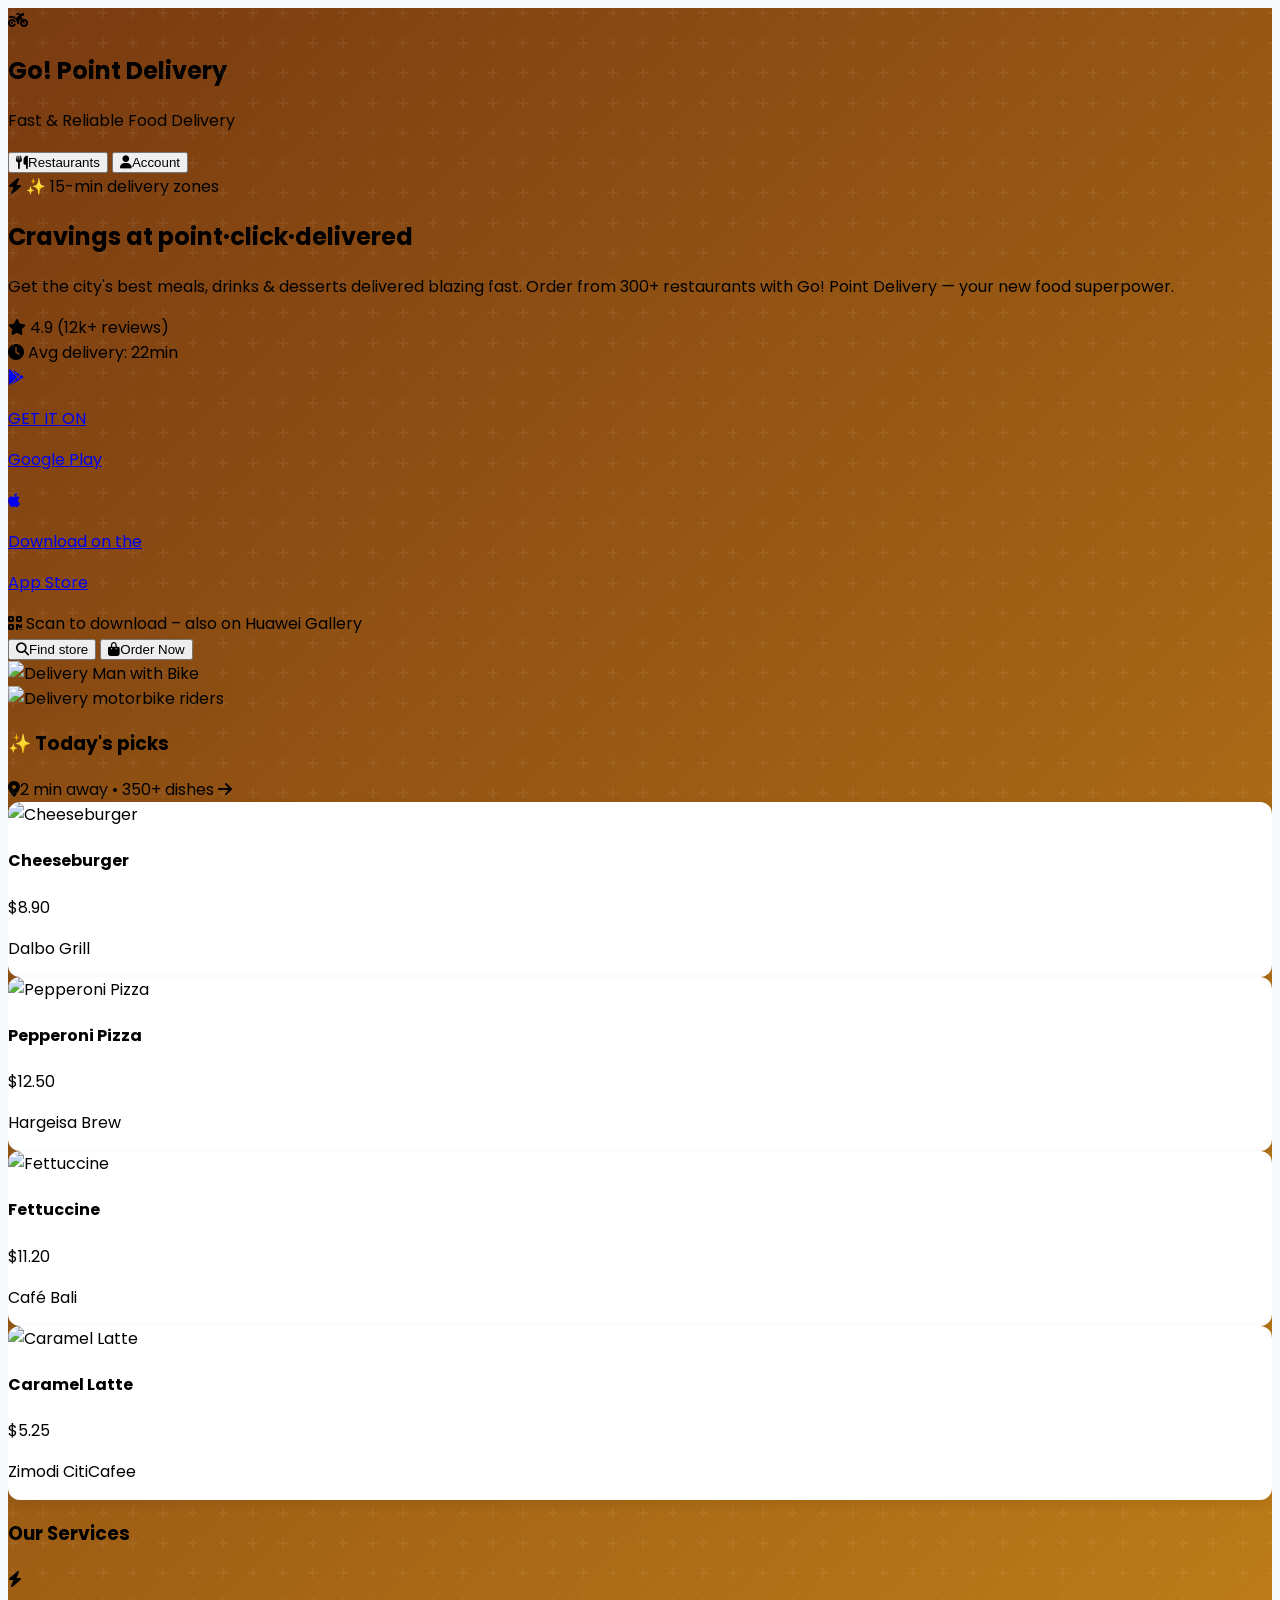
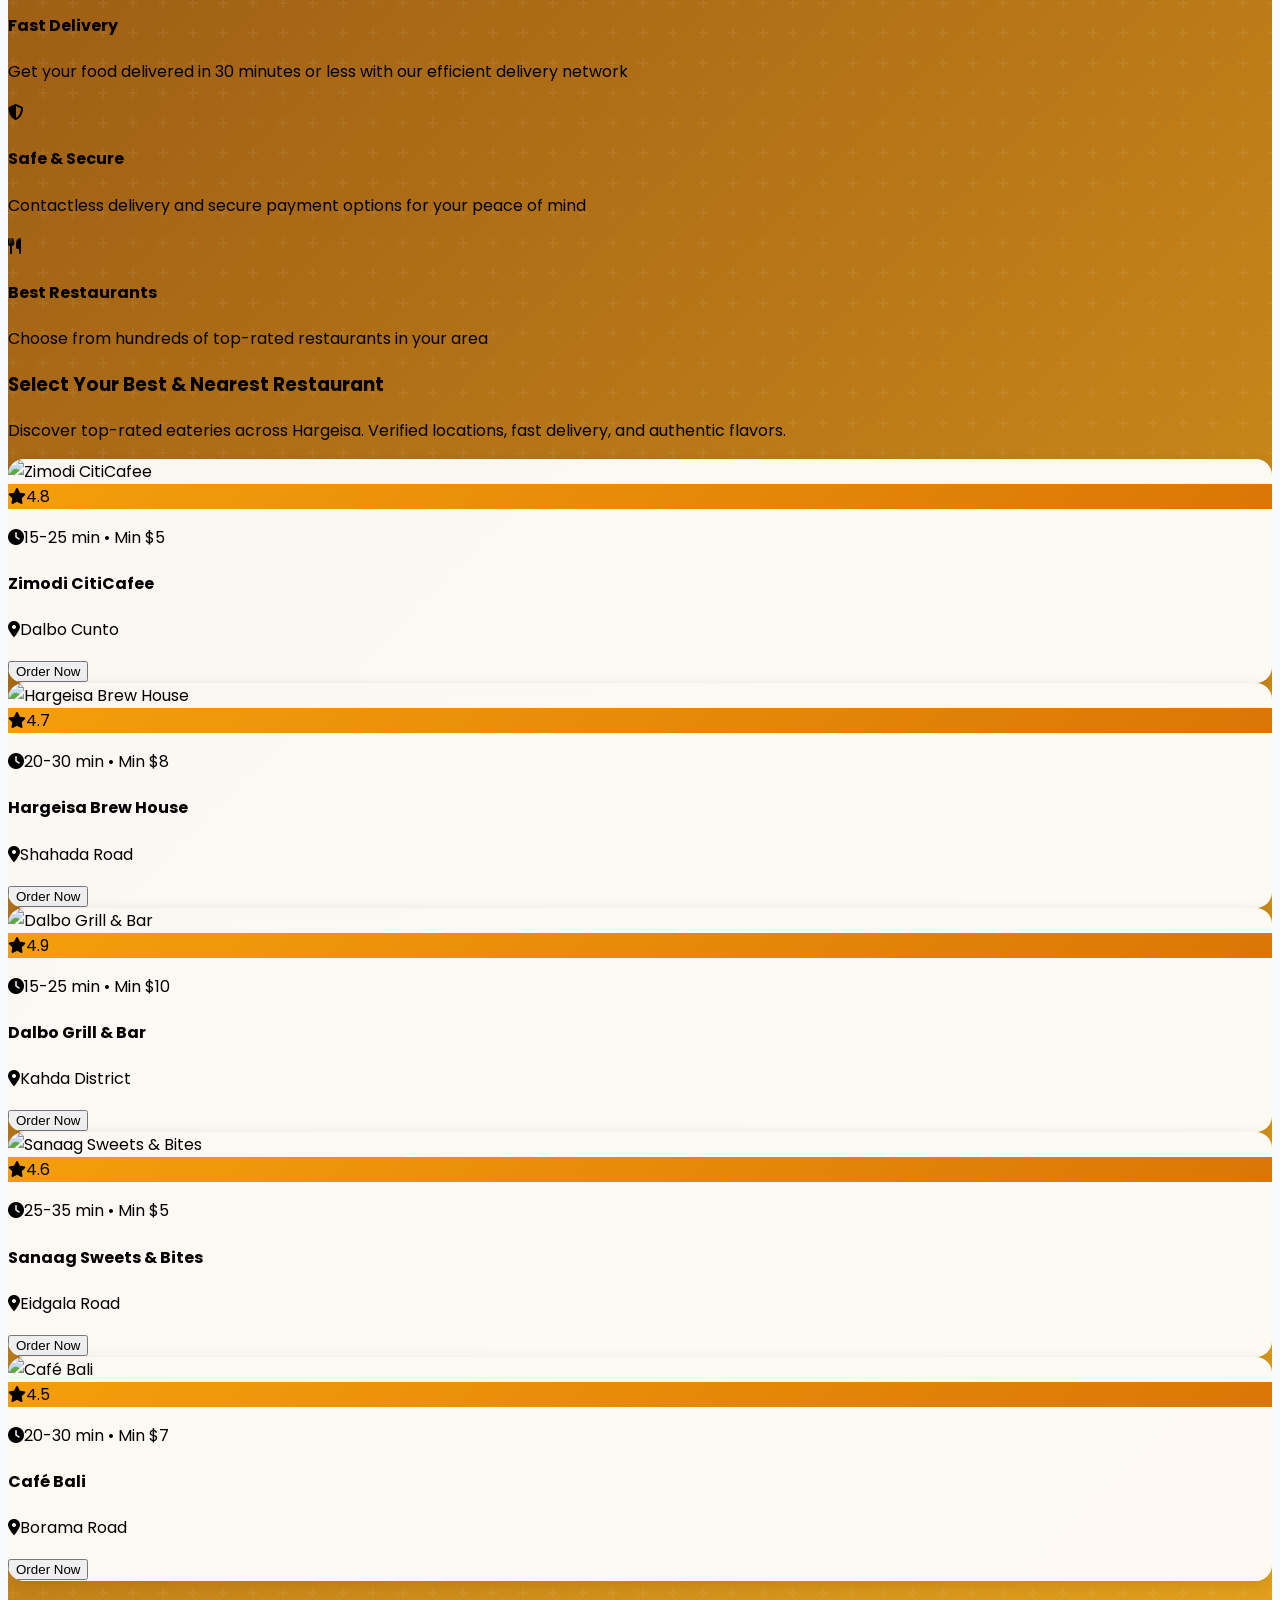
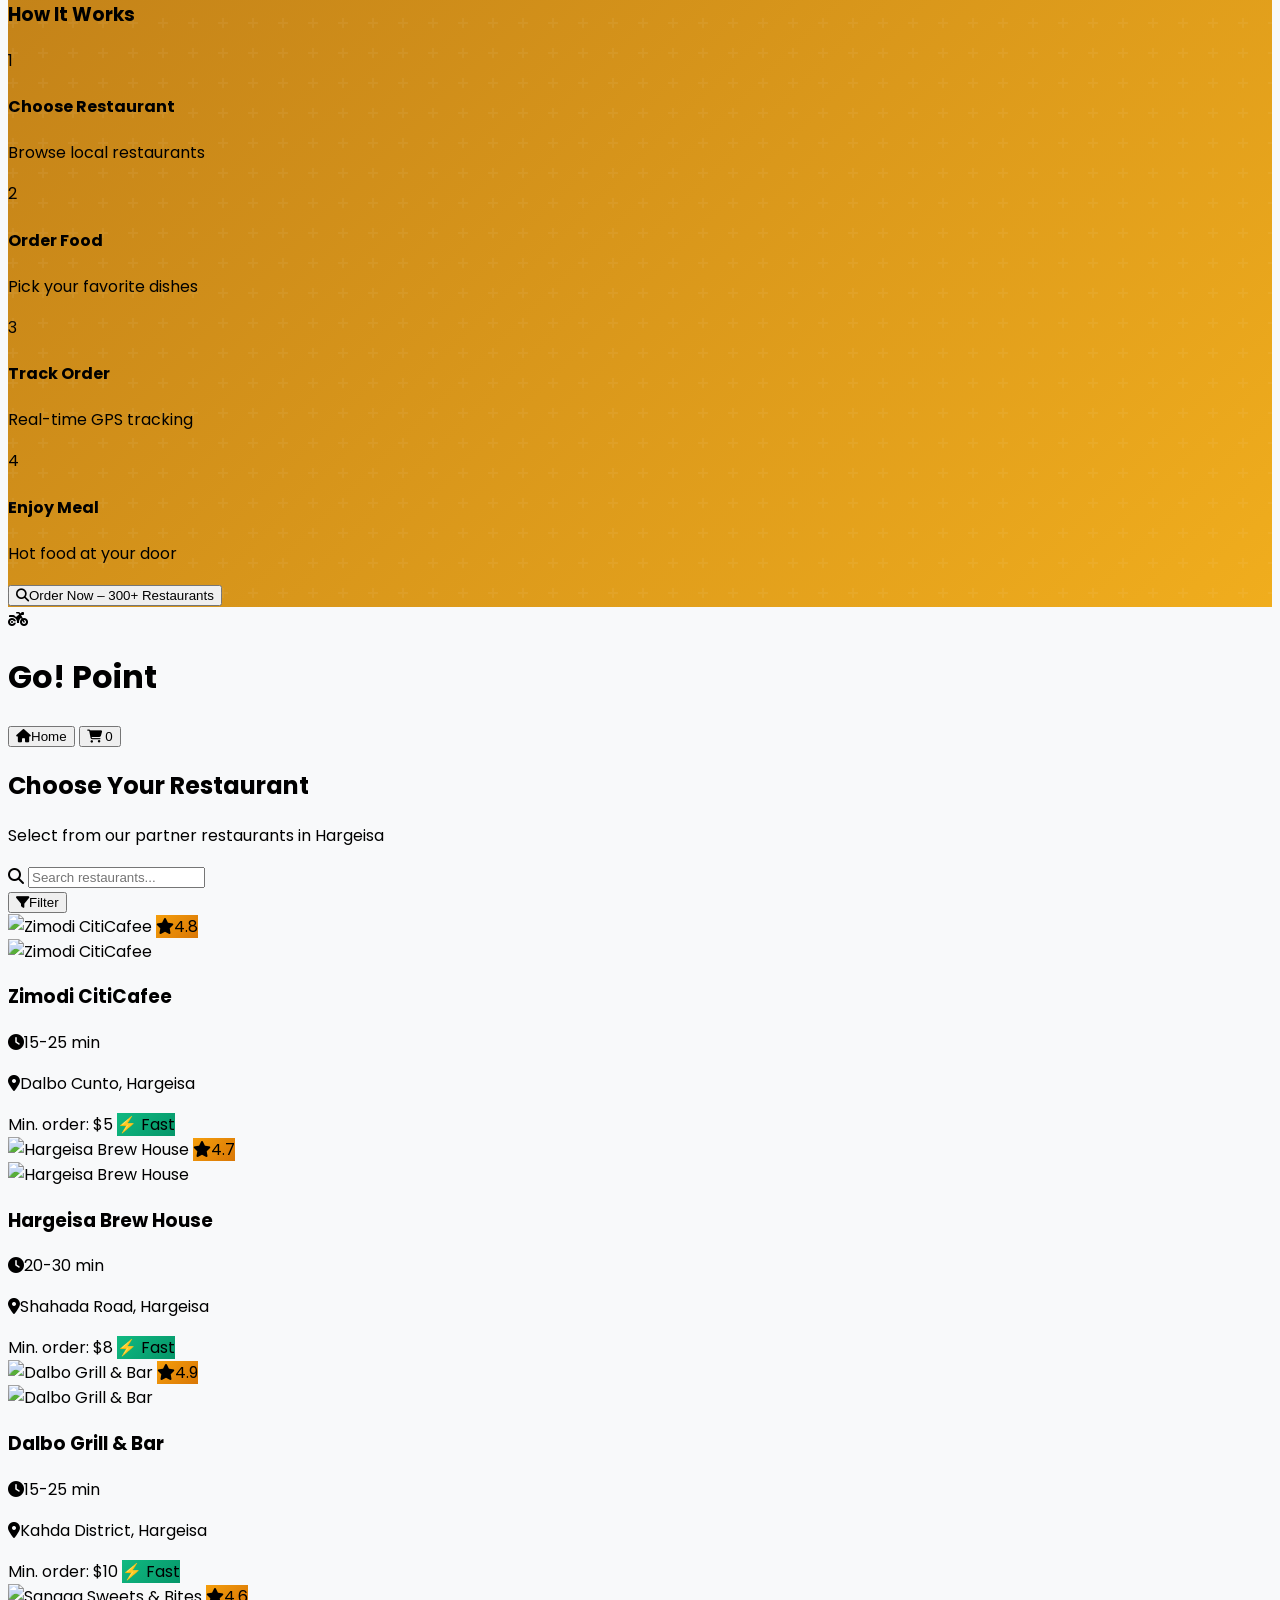
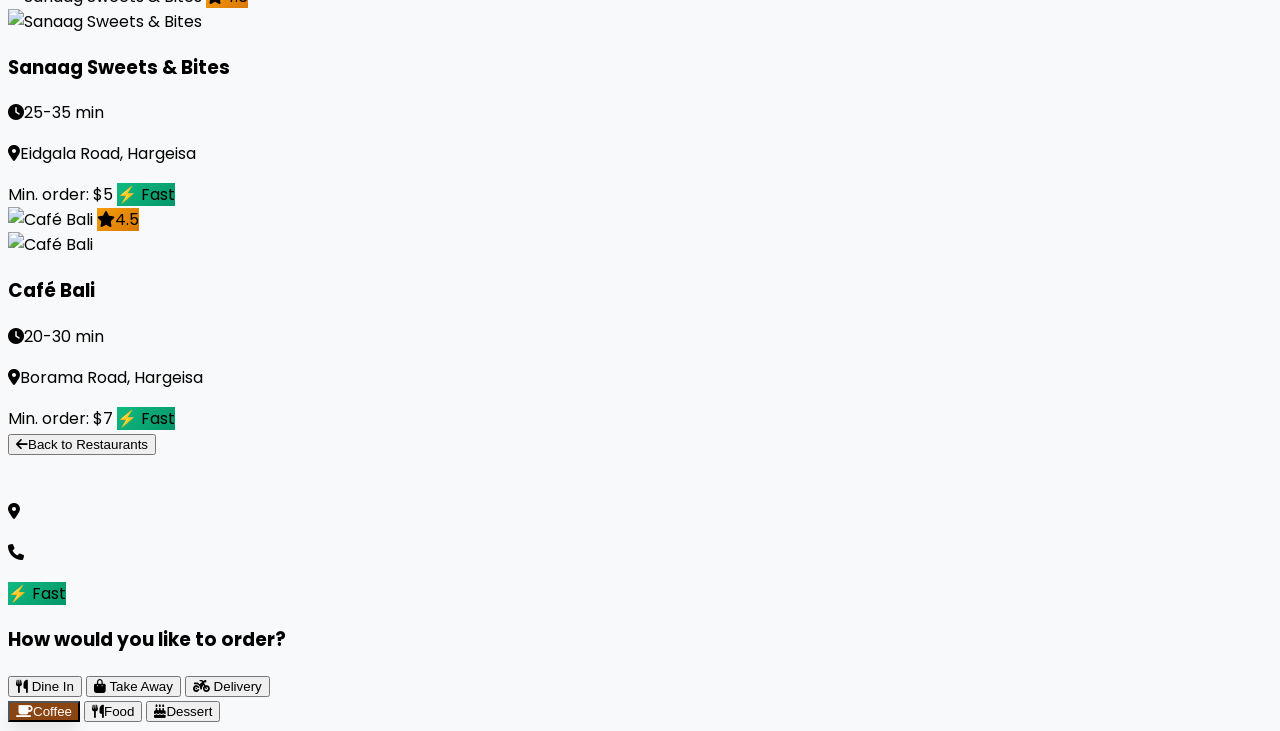
==== kanwaa muhiim.html @ 85b9e2ce "Add files via upload" ====
<!DOCTYPE html>
<html lang="en">
<head>
  <meta charset="UTF-8">
  <meta name="viewport" content="width=device-width, initial-scale=1.0, maximum-scale=1.0, user-scalable=yes">
  <title>Go! Point Delivery – Fast Food Delivery | Front & Restaurants</title>
  <script src="https://cdn.tailwindcss.com"></script>
  <link rel="stylesheet" href="https://cdnjs.cloudflare.com/ajax/libs/font-awesome/6.4.0/css/all.min.css">
  <script>
    tailwind.config = {
      theme: {
        extend: {
          colors: {
            primary: '#8B4513',
            secondary: '#D2691E',
            accent: '#CD853F',
            light: '#F5DEB3',
            dark: '#5D4037'
          },
          fontFamily: {
            sans: ['Poppins', 'system-ui', 'sans-serif'],
          },
          animation: {
            'float': 'float 3s ease-in-out infinite',
            'pulse-slow': 'pulse 3s cubic-bezier(0.4, 0, 0.6, 1) infinite'
          }
        }
      }
    }
  </script>
  <style>
    @import url('https://fonts.googleapis.com/css2?family=Poppins:wght@300;400;500;600;700&display=swap');
    body { font-family: 'Poppins', sans-serif; background: #f8f9fa; }
    
    /* Hero Section */
    .hero-section { 
      background: linear-gradient(135deg, #793b11 0%, #f0ab17f8 100%); 
      min-height: 100vh; 
      position: relative; 
      overflow: hidden; 
    }
    .hero-pattern { 
      position: absolute; inset: 0; 
      background-image: url("data:image/svg+xml,%3Csvg width='60' height='60' viewBox='0 0 60 60' xmlns='http://www.w3.org/2000/svg'%3E%3Cg fill='none' fill-rule='evenodd'%3E%3Cg fill='%23ffffff' fill-opacity='0.05'%3E%3Cpath d='M36 34v-4h-2v4h-4v2h4v4h2v-4h4v-2h-4zm0-30V0h-2v4h-4v2h4v4h2V6h4V4h-4zM6 34v-4H4v4H0v2h4v4h2v-4h4v-2H6zM6 4V0H4v4H0v2h4v4h2V6h4V4H6z'/%3E%3C/g%3E%3C/g%3E%3C/svg%3E"); 
    }
    .delivery-man-img { 
      filter: drop-shadow(0 20px 30px rgba(0,0,0,0.3)); 
      animation: float 3s ease-in-out infinite; 
    }
    @keyframes float { 0%, 100% { transform: translateY(0px); } 50% { transform: translateY(-20px); } }
    
    /* Cards & Interactions */
    .service-card, .restaurant-card, .featured-card, .today-pick-card { 
      transition: all 0.3s ease; 
    }
    .service-card:hover, .restaurant-card:hover, .featured-card:hover, .today-pick-card:hover { 
      transform: translateY(-8px); 
      box-shadow: 0 20px 40px rgba(0,0,0,0.2); 
    }
    
    /* Cart Window */
    .cart-window { 
      position: fixed; bottom: 20px; right: 20px; 
      width: 350px; max-height: 80vh; z-index: 1000; 
      box-shadow: 0 10px 25px rgba(0,0,0,0.2); 
      border-radius: 12px; overflow: hidden; 
      display: none; background: white; 
    }
    .cart-window.visible { display: block; }
    .cart-header { cursor: move; background: #8B4513; }
    .cart-content { max-height: 60vh; overflow-y: auto; }
    
    /* Interactive Elements */
    .clickable-area { cursor: pointer; transition: all 0.3s ease; }
    .clickable-area:hover { transform: translateY(-2px); box-shadow: 0 8px 25px rgba(0,0,0,0.15); }
    .category-btn.active { 
      background-color: #8B4513 !important; 
      color: white !important; 
      box-shadow: 0 10px 15px -3px rgba(0,0,0,0.1); 
    }
    
    /* Featured Cards */
    .featured-card { 
      background: rgba(255,255,255,0.95); 
      backdrop-filter: blur(10px); 
      border-radius: 16px; 
      overflow: hidden; 
      box-shadow: 0 4px 15px rgba(0,0,0,0.1); 
      transition: all 0.3s ease; 
      cursor: pointer; 
    }
    .featured-card:hover { 
      transform: translateY(-5px); 
      box-shadow: 0 12px 25px rgba(0,0,0,0.15); 
    }
    .featured-img { 
      height: 160px; object-fit: cover; 
      transition: transform 0.5s ease; width: 100%; 
    }
    .featured-card:hover .featured-img { transform: scale(1.05); }
    
    /* Today's Picks */
    .today-pick-card {
      background: white; border-radius: 12px; overflow: hidden;
      box-shadow: 0 4px 12px rgba(0,0,0,0.08);
    }
    .today-pick-img {
      height: 120px; width: 100%; object-fit: cover;
      transition: transform 0.4s ease;
    }
    .today-pick-card:hover .today-pick-img { transform: scale(1.03); }
    
    /* App Badges */
    .app-badge {
      transition: transform 0.2s ease;
    }
    .app-badge:hover { transform: scale(1.05); }
    
    /* Restaurant Badges */
    .badge-fast { background: linear-gradient(135deg, #10b981, #059669); }
    .badge-rating { background: linear-gradient(135deg, #f59e0b, #d97706); }
    
    /* Responsive */
    @media (max-width: 768px) {
      .hero h2 { font-size: 2.5rem !important; }
      .grid-cols-5 { grid-template-columns: repeat(2, 1fr) !important; }
      .cart-window { width: calc(100% - 40px); right: 20px; left: 20px; }
    }
    
    /* Scrollbar */
    ::-webkit-scrollbar { width: 6px; height: 6px; }
    ::-webkit-scrollbar-track { background: #f1f1f1; border-radius: 3px; }
    ::-webkit-scrollbar-thumb { background: #8B4513; border-radius: 3px; }
    ::-webkit-scrollbar-thumb:hover { background: #5D4037; }
  </style>
</head>
<body class="bg-gray-50">

<!-- ==================== LANDING PAGE (UPGRADED FRONT PAGE) ==================== -->
<div id="landingPage" class="hero-section">
  <div class="hero-pattern"></div>
  
  <!-- Navigation -->
  <nav class="container mx-auto px-4 py-4 flex justify-between items-center relative z-20">
    <div class="flex items-center space-x-2">
      <i class="fas fa-motorcycle text-3xl text-white"></i>
      <div>
        <h1 class="text-2xl font-bold text-white">Go! Point Delivery</h1>
        <p class="text-amber-200 text-xs">Fast & Reliable Food Delivery</p>
      </div>
    </div>
    <div class="flex items-center space-x-3">
      <button onclick="scrollToRestaurants()" class="hidden sm:block bg-white/90 text-primary px-5 py-2 rounded-full font-semibold hover:bg-white transition-colors shadow-lg text-sm">
        <i class="fas fa-utensils mr-1"></i>Restaurants
      </button>
      <button class="bg-white/90 text-primary px-4 py-2 rounded-full font-semibold hover:bg-white transition-colors shadow-lg text-sm">
        <i class="fas fa-user mr-1"></i>Account
      </button>
    </div>
  </nav>

  <!-- Hero Content -->
  <div class="container mx-auto px-4 py-8 relative z-10">
    <div class="grid grid-cols-1 lg:grid-cols-2 gap-8 items-center min-h-[50vh]">
      <div class="text-white">
        <div class="inline-flex items-center bg-white/20 backdrop-blur-sm px-4 py-2 rounded-full mb-4">
          <i class="fas fa-bolt text-yellow-300 mr-2"></i>
          <span class="text-sm font-medium">✨ 15-min delivery zones</span>
        </div>
        <h2 class="text-4xl lg:text-5xl font-bold mb-4 leading-tight">Cravings at <span class="text-amber-300">point·click·delivered</span></h2>
        <p class="text-lg mb-6 text-amber-100">Get the city's best meals, drinks & desserts delivered blazing fast. Order from 300+ restaurants with Go! Point Delivery — your new food superpower.</p>
        
        <!-- Rating & Delivery Stats -->
        <div class="flex items-center space-x-6 mb-6">
          <div class="flex items-center">
            <i class="fas fa-star text-yellow-300 mr-1"></i>
            <span class="font-bold">4.9</span>
            <span class="text-amber-200 text-sm ml-1">(12k+ reviews)</span>
          </div>
          <div class="flex items-center">
            <i class="fas fa-clock text-amber-300 mr-1"></i>
            <span class="text-amber-200 text-sm">Avg delivery: 22min</span>
          </div>
        </div>
        
        <!-- App Store Badges -->
        <div class="flex flex-wrap items-center gap-3 mb-8">
          <a href="#" class="app-badge bg-black text-white px-4 py-2 rounded-lg flex items-center space-x-2">
            <i class="fab fa-google-play text-xl"></i>
            <div class="text-left">
              <p class="text-xs opacity-80">GET IT ON</p>
              <p class="font-semibold text-sm">Google Play</p>
            </div>
          </a>
          <a href="#" class="app-badge bg-black text-white px-4 py-2 rounded-lg flex items-center space-x-2">
            <i class="fab fa-apple text-xl"></i>
            <div class="text-left">
              <p class="text-xs opacity-80">Download on the</p>
              <p class="font-semibold text-sm">App Store</p>
            </div>
          </a>
          <div class="flex items-center text-amber-200 text-xs">
            <i class="fas fa-qrcode mr-1"></i>
            <span>Scan to download – also on Huawei Gallery</span>
          </div>
        </div>
        
        <!-- CTA Buttons -->
        <div class="flex flex-wrap gap-3">
          <button onclick="scrollToRestaurants()" class="bg-amber-400 text-primary px-6 py-3 rounded-full font-bold hover:bg-amber-300 transition-all transform hover:scale-105 shadow-xl">
            <i class="fas fa-search mr-2"></i>Find store
          </button>
          <button onclick="scrollToRestaurants()" class="bg-white text-primary px-6 py-3 rounded-full font-bold hover:bg-amber-50 transition-all shadow-xl">
            <i class="fas fa-shopping-bag mr-2"></i>Order Now
          </button>
        </div>
      </div>
      
      <!-- Hero Image -->
      <div class="hidden lg:block relative">
        <div class="absolute -inset-4 bg-amber-400/20 rounded-3xl blur-2xl"></div>
        <img loading="lazy" src="https://images.unsplash.com/photo-1617347454431-f49d7ff5c3b1?w=600&h=600&fit=crop" alt="Delivery Man with Bike" class="delivery-man-img rounded-3xl w-full max-w-md mx-auto relative z-10">
      </div>
    </div>

    <!-- Full-width delivery riders banner -->
    <div class="mt-8">
      <img loading="lazy" src="https://images.unsplash.com/photo-1542223616-5f6f1f6b3f3b?w=1600&h=600&fit=crop&auto=format&q=80" alt="Delivery motorbike riders" class="w-full rounded-2xl shadow-lg object-cover h-44 sm:h-64 lg:h-80">
    </div>

    <!-- 🌟 TODAY'S PICKS (New Section from KB) -->
    <div class="mt-16">
      <div class="flex items-center justify-between mb-6">
        <h3 class="text-2xl font-bold text-white">✨ Today's picks</h3>
        <span class="text-amber-200 text-sm flex items-center">
          <i class="fas fa-map-marker-alt mr-1"></i>2 min away • 
          <span class="ml-1 font-medium text-white">350+ dishes</span>
          <i class="fas fa-arrow-right ml-2"></i>
        </span>
      </div>
      <div class="grid grid-cols-2 sm:grid-cols-4 gap-4" id="todaysPicks">
        <!-- Populated by JS -->
      </div>
    </div>

    <!-- Services Section -->
    <div class="mt-16">
      <h3 class="text-2xl font-bold text-white text-center mb-8">Our Services</h3>
      <div class="grid grid-cols-1 md:grid-cols-3 gap-6">
        <div class="service-card bg-white rounded-2xl p-6 text-center">
          <div class="w-16 h-16 bg-amber-100 rounded-full flex items-center justify-center mx-auto mb-4">
            <i class="fas fa-bolt text-3xl text-primary"></i>
          </div>
          <h4 class="text-lg font-bold text-gray-800 mb-2">Fast Delivery</h4>
          <p class="text-gray-600 text-sm">Get your food delivered in 30 minutes or less with our efficient delivery network</p>
        </div>
        <div class="service-card bg-white rounded-2xl p-6 text-center">
          <div class="w-16 h-16 bg-amber-100 rounded-full flex items-center justify-center mx-auto mb-4">
            <i class="fas fa-shield-alt text-3xl text-primary"></i>
          </div>
          <h4 class="text-lg font-bold text-gray-800 mb-2">Safe & Secure</h4>
          <p class="text-gray-600 text-sm">Contactless delivery and secure payment options for your peace of mind</p>
        </div>
        <div class="service-card bg-white rounded-2xl p-6 text-center">
          <div class="w-16 h-16 bg-amber-100 rounded-full flex items-center justify-center mx-auto mb-4">
            <i class="fas fa-utensils text-3xl text-primary"></i>
          </div>
          <h4 class="text-lg font-bold text-gray-800 mb-2">Best Restaurants</h4>
          <p class="text-gray-600 text-sm">Choose from hundreds of top-rated restaurants in your area</p>
        </div>
      </div>
    </div>

    <!-- 🌟 FEATURED RESTAURANTS IN HARGEISA -->
    <div class="mt-16 mb-8" id="restaurants">
      <h3 class="text-2xl font-bold text-white text-center mb-3">Select Your Best & Nearest Restaurant</h3>
      <p class="text-amber-200 text-center mb-8 max-w-2xl mx-auto text-sm">Discover top-rated eateries across Hargeisa. Verified locations, fast delivery, and authentic flavors.</p>
      <div class="grid grid-cols-1 sm:grid-cols-2 lg:grid-cols-3 xl:grid-cols-5 gap-4" id="featured-list">
        <!-- populated by JS -->
      </div>
    </div>

    <!-- How It Works -->
    <div class="mt-12 mb-8">
      <h3 class="text-2xl font-bold text-white text-center mb-8">How It Works</h3>
      <div class="grid grid-cols-2 md:grid-cols-4 gap-4">
        <div class="text-center text-white">
          <div class="w-12 h-12 bg-amber-400 rounded-full flex items-center justify-center mx-auto mb-3 text-lg font-bold text-primary">1</div>
          <h4 class="font-bold text-sm mb-1">Choose Restaurant</h4>
          <p class="text-amber-100 text-xs">Browse local restaurants</p>
        </div>
        <div class="text-center text-white">
          <div class="w-12 h-12 bg-amber-400 rounded-full flex items-center justify-center mx-auto mb-3 text-lg font-bold text-primary">2</div>
          <h4 class="font-bold text-sm mb-1">Order Food</h4>
          <p class="text-amber-100 text-xs">Pick your favorite dishes</p>
        </div>
        <div class="text-center text-white">
          <div class="w-12 h-12 bg-amber-400 rounded-full flex items-center justify-center mx-auto mb-3 text-lg font-bold text-primary">3</div>
          <h4 class="font-bold text-sm mb-1">Track Order</h4>
          <p class="text-amber-100 text-xs">Real-time GPS tracking</p>
        </div>
        <div class="text-center text-white">
          <div class="w-12 h-12 bg-amber-400 rounded-full flex items-center justify-center mx-auto mb-3 text-lg font-bold text-primary">4</div>
          <h4 class="font-bold text-sm mb-1">Enjoy Meal</h4>
          <p class="text-amber-100 text-xs">Hot food at your door</p>
        </div>
      </div>
    </div>
  </div>
  
  <!-- Bottom CTA Bar (Mobile) -->
  <div class="lg:hidden fixed bottom-0 left-0 right-0 bg-white/95 backdrop-blur-sm border-t border-amber-200 p-4 z-30">
    <button onclick="scrollToRestaurants()" class="w-full bg-primary text-white py-3 rounded-xl font-bold flex items-center justify-center">
      <i class="fas fa-search mr-2"></i>Order Now – 300+ Restaurants
    </button>
  </div>
</div>

<!-- ==================== MAIN APP (RESTAURANT SECTION + ORDERING) ==================== -->
<div id="app" class="min-h-screen hidden">
  <!-- Header -->
  <header class="bg-white shadow-lg sticky top-0 z-50">
    <div class="container mx-auto px-4 py-3 flex justify-between items-center">
      <div class="flex items-center space-x-2 cursor-pointer" onclick="showLandingPage()">
        <i class="fas fa-motorcycle text-xl text-primary"></i>
        <h1 id="mainTitle" class="text-xl font-bold text-primary">Go! Point</h1>
      </div>
      <div class="flex items-center space-x-2">
        <button onclick="showLandingPage()" class="bg-primary hover:bg-secondary text-white px-4 py-2 rounded-lg transition-colors text-sm">
          <i class="fas fa-home mr-1"></i>Home
        </button>
        <button id="cartToggleBtn" onclick="toggleCart()" class="bg-amber-100 hover:bg-amber-200 text-primary p-2 rounded-lg transition-colors relative">
          <i class="fas fa-shopping-cart"></i>
          <span id="cartCount" class="absolute -top-2 -right-2 bg-red-500 text-white text-xs rounded-full h-5 w-5 flex items-center justify-center hidden text-[10px]">0</span>
        </button>
      </div>
    </div>
  </header>

  <!-- Customer View -->
  <div id="customerView" class="container mx-auto px-4 py-6">
    <!-- Restaurant Selection Grid -->
    <div id="restaurantSelection" class="mb-6">
      <div class="text-center mb-6">
        <h2 class="text-2xl font-bold text-gray-800 mb-1">Choose Your Restaurant</h2>
        <p class="text-gray-600 text-sm">Select from our partner restaurants in Hargeisa</p>
      </div>
      
      <!-- Search & Filter Bar -->
      <div class="mb-4 flex gap-2 overflow-x-auto pb-2">
        <div class="relative flex-1 min-w-[200px]">
          <i class="fas fa-search absolute left-3 top-1/2 -translate-y-1/2 text-gray-400"></i>
          <input id="restaurantSearch" type="text" placeholder="Search restaurants..." aria-label="Search restaurants" class="w-full pl-10 pr-4 py-2 border border-gray-200 rounded-lg focus:outline-none focus:ring-2 focus:ring-primary text-sm">
        </div>
        <button class="px-4 py-2 bg-gray-100 hover:bg-gray-200 rounded-lg text-sm whitespace-nowrap">
          <i class="fas fa-filter mr-1"></i>Filter
        </button>
      </div>
      
      <div id="restaurantList" class="grid grid-cols-1 sm:grid-cols-2 lg:grid-cols-3 gap-4"></div>
    </div>

    <!-- Menu View -->
    <div id="menuView" class="hidden">
      <button id="backToRestaurantsBtn" class="mb-4 flex items-center text-primary hover:text-secondary font-semibold transition text-sm">
        <i class="fas fa-arrow-left mr-2"></i>Back to Restaurants
      </button>
      
      <!-- Restaurant Header -->
      <div id="selectedRestaurantHeader" class="bg-white rounded-xl shadow-md p-4 mb-4">
        <div class="flex items-start gap-4">
          <img id="restaurantLogo" src="" loading="lazy" class="w-16 h-16 rounded-xl object-cover">
          <div class="flex-1">
            <h3 id="restaurantName" class="text-lg font-bold text-gray-800"></h3>
            <p id="restaurantAddress" class="text-gray-600 text-sm flex items-center mt-1">
              <i class="fas fa-map-marker-alt mr-1"></i><span id="restaurantAddrText"></span>
            </p>
            <p class="text-gray-600 text-sm flex items-center mt-1">
              <i class="fas fa-phone mr-1"></i><span id="restaurantPhone"></span>
            </p>
          </div>
          <div class="text-right">
            <span class="badge-fast text-white text-xs font-bold px-2 py-1 rounded-full">⚡ Fast</span>
          </div>
        </div>
      </div>
      
      <!-- Order Type Selection -->
      <div class="mb-4">
        <h3 class="text-sm font-semibold text-gray-800 mb-3">How would you like to order?</h3>
        <div class="grid grid-cols-3 gap-3">
          <button onclick="setOrderType('dine-in')" class="p-3 border-2 border-gray-200 rounded-xl hover:border-primary transition-colors flex flex-col items-center clickable-area bg-white" id="dineInBtn">
            <i class="fas fa-utensils text-xl text-primary mb-2"></i>
            <span class="text-xs font-medium">Dine In</span>
          </button>
          <button onclick="setOrderType('takeaway')" class="p-3 border-2 border-gray-200 rounded-xl hover:border-primary transition-colors flex flex-col items-center clickable-area bg-white" id="takeawayBtn">
            <i class="fas fa-shopping-bag text-xl text-primary mb-2"></i>
            <span class="text-xs font-medium">Take Away</span>
          </button>
          <button onclick="setOrderType('delivery')" class="p-3 border-2 border-gray-200 rounded-xl hover:border-primary transition-colors flex flex-col items-center clickable-area bg-white" id="deliveryBtn">
            <i class="fas fa-motorcycle text-xl text-primary mb-2"></i>
            <span class="text-xs font-medium">Delivery</span>
          </button>
        </div>
      </div>
      
      <!-- Category Tabs -->
      <div class="flex space-x-2 mb-4 overflow-x-auto pb-2">
        <button onclick="setActiveCategory('coffee')" class="category-btn active flex items-center space-x-2 px-4 py-2 rounded-full whitespace-nowrap transition-all duration-300 shadow-sm text-sm" id="coffeeBtn">
          <i class="fas fa-coffee"></i><span class="font-medium">Coffee</span>
        </button>
        <button onclick="setActiveCategory('food')" class="category-btn flex items-center space-x-2 px-4 py-2 rounded-full whitespace-nowrap transition-all duration-300 bg-white text-dark shadow-sm text-sm" id="foodBtn">
          <i class="fas fa-utensils"></i><span class="font-medium">Food</span>
        </button>
        <button onclick="setActiveCategory('dessert')" class="category-btn flex items-center space-x-2 px-4 py-2 rounded-full whitespace-nowrap transition-all duration-300 bg-white text-dark shadow-sm text-sm" id="dessertBtn">
          <i class="fas fa-cake"></i><span class="font-medium">Dessert</span>
        </button>
      </div>
      
      <div id="menuItems" class="grid grid-cols-1 md:grid-cols-2 gap-4"></div>
    </div>
  </div>
</div>

<!-- Cart Window (Floating) - Unchanged Functionality -->
<div id="cartWindow" class="cart-window bg-white border border-gray-200 rounded-xl shadow-2xl">
  <div class="cart-header bg-primary text-white p-3 flex justify-between items-center rounded-t-xl">
    <h3 class="font-bold text-sm"><i class="fas fa-shopping-cart mr-2"></i>Your Order</h3>
    <button onclick="toggleCart()" class="text-white hover:text-amber-200"><i class="fas fa-times"></i></button>
  </div>
  <div class="cart-content p-3">
    <div id="cartItems" class="space-y-2 mb-3 text-sm">
      <div class="text-center py-4 text-gray-500">
        <i class="fas fa-coffee text-2xl mb-1"></i>
        <p class="text-xs">Your cart is empty</p>
      </div>
    </div>
    <div id="cartSummary" class="border-t pt-3 hidden">
      <div class="flex justify-between items-center mb-3">
        <span class="text-sm font-semibold text-gray-800">Total:</span>
        <span id="totalPrice" class="text-lg font-bold text-primary">$0.00</span>
      </div>
      <div id="dineInInfo" class="mb-3">
        <h4 class="text-xs font-semibold text-gray-800 mb-2">Customer Information</h4>
        <div class="space-y-2">
          <input type="text" id="customerName" class="w-full px-3 py-2 border border-gray-300 rounded-lg focus:outline-none focus:ring-2 focus:ring-primary text-xs" placeholder="Your name *" required>
          <select id="tableNumber" class="w-full px-3 py-2 border border-gray-300 rounded-lg focus:outline-none focus:ring-2 focus:ring-primary text-xs">
            <option value="">Table number (optional)</option>
            <option value="1">Table 1</option>
            <option value="2">Table 2</option>
            <option value="3">Table 3</option>
          </select>
        </div>
      </div>
      <button onclick="submitOrder()" id="submitOrderBtn" class="w-full bg-primary hover:bg-secondary text-white font-bold py-2 px-4 rounded-lg transition-colors disabled:opacity-50 mb-2 text-sm" disabled>Submit Order</button>
      <button onclick="proceedToDelivery()" id="deliveryOrderBtn" class="w-full bg-green-600 hover:bg-green-700 text-white font-bold py-2 px-4 rounded-lg transition-colors disabled:opacity-50 hidden text-sm">Proceed to Delivery</button>
    </div>
  </div>
</div>

  <script>
  // ---------- RESTAURANT DATA (Hargeisa Best 5) ----------
  const restaurants = {
    'zimodi-citicafee': {
      name: 'Zimodi CitiCafee', address: 'Dalbo Cunto, Hargeisa', phone: '+252 61 123 4567', email: 'info@zimodi.so',
      logo: 'https://placehold.co/100x100/8B4513/FFFFFF?text=ZC',
      image: 'https://images.unsplash.com/photo-1554118811-1e0d58224f24?w=400&h=250&fit=crop',
      rating: 4.8, deliveryTime: '15-25 min', minOrder: 5,
      menu: {
        coffee: [{ id: 1, name: 'Espresso', price: 3.50, image: 'https://placehold.co/300x200/8B4513/FFFFFF?text=Espresso', description: 'Strong and rich Italian coffee' }, { id: 2, name: 'Cappuccino', price: 4.25, image: 'https://placehold.co/300x200/D2691E/FFFFFF?text=Cappuccino', description: 'Espresso with steamed milk foam' }],
        food: [{ id: 3, name: 'Avocado Toast', price: 8.95, image: 'https://placehold.co/300x200/228B22/FFFFFF?text=Avocado+Toast', description: 'Fresh avocado on artisan bread' }, { id: 4, name: 'Grilled Chicken', price: 12.50, image: 'https://placehold.co/300x200/CD853F/FFFFFF?text=Grilled+Chicken', description: 'Seasoned with local herbs' }],
        dessert: [{ id: 5, name: 'Chocolate Cake', price: 6.50, image: 'https://placehold.co/300x200/8B4513/FFFFFF?text=Chocolate+Cake', description: 'Rich chocolate layer cake' }]
      }
    },
    'hargeisa-brew': {
      name: 'Hargeisa Brew House', address: 'Shahada Road, Hargeisa', phone: '+252 61 234 5678', email: 'info@hb.so',
      logo: 'https://placehold.co/100x100/D2691E/FFFFFF?text=HB',
      image: 'https://images.unsplash.com/photo-1517248135467-4c7edcad34c4?w=400&h=250&fit=crop',
      rating: 4.7, deliveryTime: '20-30 min', minOrder: 8,
      menu: {
        coffee: [{ id: 101, name: 'Flat White', price: 4.00, image: 'https://placehold.co/300x200/8B4513/FFFFFF?text=Flat+White', description: 'Smooth ristretto with microfoam' }],
        food: [{ id: 102, name: 'Beef Steak', price: 15.00, image: 'https://placehold.co/300x200/CD853F/FFFFFF?text=Steak', description: 'Premium cut with fries' }],
        dessert: [{ id: 103, name: 'Fruit Salad', price: 5.50, image: 'https://placehold.co/300x200/F5DEB3/FFFFFF?text=Fruit+Salad', description: 'Seasonal fruits with yogurt' }]
      }
    },
    'dalbo-grill': {
      name: 'Dalbo Grill & Bar', address: 'Kahda District, Hargeisa', phone: '+252 61 345 6789', email: 'info@dgrill.so',
      logo: 'https://placehold.co/100x100/CD853F/FFFFFF?text=DG',
      image: 'https://images.unsplash.com/photo-1544025162-d76694265947?w=400&h=250&fit=crop',
      rating: 4.9, deliveryTime: '15-25 min', minOrder: 10,
      menu: {
        coffee: [{ id: 201, name: 'Mocha Latte', price: 4.75, image: 'https://placehold.co/300x200/8B4513/FFFFFF?text=Mocha', description: 'Espresso with chocolate & milk' }],
        food: [{ id: 202, name: 'Lamb Chops', price: 18.00, image: 'https://placehold.co/300x200/CD853F/FFFFFF?text=Lamb', description: 'Tender grilled lamb' }],
        dessert: [{ id: 203, name: 'Tiramisu', price: 7.00, image: 'https://placehold.co/300x200/F5DEB3/FFFFFF?text=Tiramisu', description: 'Classic Italian dessert' }]
      }
    },
    'sanaag-sweets': {
      name: 'Sanaag Sweets & Bites', address: 'Eidgala Road, Hargeisa', phone: '+252 61 456 7890', email: 'info@sanaag.so',
      logo: 'https://placehold.co/100x100/5D4037/FFFFFF?text=SS',
      image: 'https://images.unsplash.com/photo-1565299624946-b28f40a0ae38?w=400&h=250&fit=crop',
      rating: 4.6, deliveryTime: '25-35 min', minOrder: 5,
      menu: {
        coffee: [{ id: 301, name: 'Somali Spiced Coffee', price: 3.25, image: 'https://placehold.co/300x200/8B4513/FFFFFF?text=Somali+Coffee', description: 'Traditional blend with cardamom' }],
        food: [{ id: 302, name: 'Hilib & Bariis', price: 10.00, image: 'https://placehold.co/300x200/CD853F/FFFFFF?text=Hilib', description: 'Rice with beef stew' }],
        dessert: [{ id: 303, name: 'Halwa', price: 2.50, image: 'https://placehold.co/300x200/F5DEB3/FFFFFF?text=Halwa', description: 'Traditional Somali sweet' }]
      }
    },
    'cafe-bali': {
      name: 'Café Bali', address: 'Borama Road, Hargeisa', phone: '+252 61 567 8901', email: 'info@balibali.so',
      logo: 'https://placehold.co/100x100/2C7BE5/FFFFFF?text=CB',
      image: 'https://images.unsplash.com/photo-1559339352-11d035aa65de?w=400&h=250&fit=crop',
      rating: 4.5, deliveryTime: '20-30 min', minOrder: 7,
      menu: {
        coffee: [{ id: 401, name: 'Caramel Macchiato', price: 5.00, image: 'https://placehold.co/300x200/8B4513/FFFFFF?text=Caramel', description: 'Vanilla syrup & espresso' }],
        food: [{ id: 402, name: 'Club Sandwich', price: 9.00, image: 'https://placehold.co/300x200/CD853F/FFFFFF?text=Club', description: 'Turkey, bacon, lettuce & tomato' }],
        dessert: [{ id: 403, name: 'Cheesecake', price: 6.80, image: 'https://placehold.co/300x200/F5DEB3/FFFFFF?text=Cheesecake', description: 'New York style' }]
      }
    }
  };

  // Today's Picks Data (from Knowledge Base)
  const todaysPicks = [
    { name: 'Cheeseburger', price: 8.90, image: 'https://images.unsplash.com/photo-1568901346375-23c9450c58cd?w=160&h=160&fit=crop', restaurant: 'Dalbo Grill' },
    { name: 'Pepperoni Pizza', price: 12.50, image: 'https://images.unsplash.com/photo-1565299624946-b28f40a0ae38?w=160&h=160&fit=crop', restaurant: 'Hargeisa Brew' },
    { name: 'Fettuccine', price: 11.20, image: 'https://images.unsplash.com/photo-1473093295043-cdd812d0e601?w=160&h=160&fit=crop', restaurant: 'Café Bali' },
    { name: 'Caramel Latte', price: 5.25, image: 'https://images.unsplash.com/photo-1509042239860-f550ce710b93?w=160&h=160&fit=crop', restaurant: 'Zimodi CitiCafee' }
  ];

  // Global state
  let activeCategory = 'coffee';
  let cart = [];
  let orderType = 'dine-in';
  let currentRestaurant = null;
  let nextOrderId = 1001;
  let cartVisible = false;
  const STORAGE_KEY = 'go_point_state_v1';

  // small debounce helper
  function debounce(fn, wait) {
    let t;
    return (...args) => { clearTimeout(t); t = setTimeout(() => fn(...args), wait); };
  }

  function saveState() {
    try {
      const state = { cart, orderType, activeCategory, currentRestaurant, nextOrderId };
      localStorage.setItem(STORAGE_KEY, JSON.stringify(state));
    } catch (e) { console.warn('Could not save state', e); }
  }

  function loadState() {
    try {
      const raw = localStorage.getItem(STORAGE_KEY);
      if (!raw) return;
      const s = JSON.parse(raw);
      if (s.cart) cart = s.cart;
      if (s.orderType) orderType = s.orderType;
      if (s.activeCategory) activeCategory = s.activeCategory;
      if (s.currentRestaurant) currentRestaurant = s.currentRestaurant;
      if (s.nextOrderId) nextOrderId = s.nextOrderId;
    } catch (e) { console.warn('Could not load state', e); }
  }

  // Render Today's Picks
  function renderTodaysPicks() {
    const container = document.getElementById('todaysPicks');
    if (!container) return;
    container.innerHTML = '';
    todaysPicks.forEach(pick => {
      const card = document.createElement('div');
      card.className = 'today-pick-card cursor-pointer';
      card.innerHTML = `
        <img src="${pick.image}" alt="${pick.name}" class="today-pick-img">
        <div class="p-3">
          <h4 class="font-semibold text-gray-800 text-sm truncate">${pick.name}</h4>
          <p class="text-primary font-bold text-sm">$${pick.price.toFixed(2)}</p>
          <p class="text-gray-500 text-xs">${pick.restaurant}</p>
        </div>
      `;
      card.onclick = () => {
        showLandingPage();
        setTimeout(() => {
          document.getElementById('landingPage').classList.add('hidden');
          document.getElementById('app').classList.remove('hidden');
          document.getElementById('customerView').classList.remove('hidden');
          // Find and select the matching restaurant
          for (const key in restaurants) {
            if (restaurants[key].name === pick.restaurant || pick.restaurant.includes(restaurants[key].name.split(' ')[0])) {
              selectRestaurant(key);
              break;
            }
          }
          window.scrollTo({ top: 0, behavior: 'smooth' });
        }, 80);
      };
      container.appendChild(card);
    });
  }

  // Render Restaurants List
  function renderRestaurants() {
    const container = document.getElementById('restaurantList');
    if (!container) return;
    container.innerHTML = '';
    for (const key in restaurants) {
      const r = restaurants[key];
      const card = document.createElement('div');
      card.className = 'restaurant-card bg-white rounded-xl shadow-md overflow-hidden hover:shadow-xl transition-all duration-300 cursor-pointer';
      card.innerHTML = `
        <div class="relative">
          <img loading="lazy" src="${r.image}" alt="${r.name}" class="w-full h-36 object-cover">
          <span class="absolute top-2 right-2 badge-rating text-white text-xs font-bold px-2 py-1 rounded-full flex items-center">
            <i class="fas fa-star mr-1 text-[10px]"></i>${r.rating}
          </span>
        </div>
        <div class="p-4">
          <div class="flex items-center mb-2">
            <img src="${r.logo}" alt="${r.name}" class="w-10 h-10 rounded-lg mr-3 object-cover">
            <div>
              <h3 class="text-lg font-bold text-primary">${r.name}</h3>
              <p class="text-gray-500 text-xs flex items-center">
                <i class="fas fa-clock mr-1"></i>${r.deliveryTime}
              </p>
            </div>
          </div>
          <p class="text-gray-600 text-xs mb-2"><i class="fas fa-map-marker-alt mr-1"></i>${r.address}</p>
          <div class="flex items-center justify-between">
            <span class="text-xs text-gray-500">Min. order: $${r.minOrder}</span>
            <span class="badge-fast text-white text-xs font-bold px-2 py-1 rounded-full">⚡ Fast</span>
          </div>
        </div>
      `;
      card.addEventListener('click', () => selectRestaurant(key));
      container.appendChild(card);
    }
  }

  // Render Featured Restaurants (Landing Page)
  function renderFeaturedRestaurants() {
    const container = document.getElementById('featured-list');
    if (!container) return;
    container.innerHTML = '';
    const keys = Object.keys(restaurants);
    keys.forEach(key => {
      const r = restaurants[key];
      const card = document.createElement('div');
      card.className = 'featured-card group';
      card.innerHTML = `
        <div class="relative overflow-hidden">
          <img loading="lazy" src="${r.image}" alt="${r.name}" class="featured-img">
          <div class="absolute top-2 right-2 badge-rating text-white text-xs font-bold px-2 py-1 rounded-full flex items-center shadow-md">
            <i class="fas fa-star mr-1 text-[10px]"></i>${r.rating}
          </div>
          <div class="absolute bottom-0 left-0 right-0 bg-gradient-to-t from-black/70 to-transparent p-3">
            <p class="text-white text-[10px] font-medium flex items-center">
              <i class="fas fa-clock mr-1"></i>${r.deliveryTime} • Min $${r.minOrder}
            </p>
          </div>
        </div>
        <div class="p-3">
          <h4 class="font-bold text-gray-800 text-sm mb-2 truncate">${r.name}</h4>
          <p class="text-gray-500 text-xs mb-3 truncate"><i class="fas fa-map-marker-alt mr-1"></i>${r.address.split(',')[0]}</p>
          <button class="w-full bg-primary hover:bg-secondary text-white text-xs font-semibold py-2 rounded-lg transition-colors shadow-md">Order Now</button>
        </div>
      `;
      card.onclick = () => {
        showLandingPage();
        setTimeout(() => {
          document.getElementById('landingPage').classList.add('hidden');
          document.getElementById('app').classList.remove('hidden');
          document.getElementById('customerView').classList.remove('hidden');
          selectRestaurant(key);
          window.scrollTo({ top: 0, behavior: 'smooth' });
        }, 80);
      };
      container.appendChild(card);
    });
  }

  // Select Restaurant & Show Menu
  function selectRestaurant(restaurantKey) {
    if (!restaurants[restaurantKey]) return;
    currentRestaurant = restaurantKey;
    const r = restaurants[restaurantKey];
    
    // Update header
    document.getElementById('mainTitle').innerText = r.name;
    document.getElementById('restaurantName').innerText = r.name;
    document.getElementById('restaurantAddrText').innerText = r.address;
    document.getElementById('restaurantPhone').innerText = r.phone;
    document.getElementById('restaurantLogo').src = r.logo;
    
    // Switch views
    document.getElementById('restaurantSelection').classList.add('hidden');
    document.getElementById('menuView').classList.remove('hidden');
    
    renderMenuItems();
  }

  // Render Menu Items
  function renderMenuItems() {
    if (!currentRestaurant || !restaurants[currentRestaurant]) return;
    const menu = restaurants[currentRestaurant].menu[activeCategory];
    const container = document.getElementById('menuItems');
    if (!menu || menu.length === 0) { 
      container.innerHTML = `<p class="col-span-2 text-center text-gray-500 text-sm py-8">No items in ${activeCategory} category.</p>`; 
      return; 
    }
    container.innerHTML = '';
    menu.forEach(item => {
      const div = document.createElement('div');
      div.className = 'bg-white rounded-xl shadow-md overflow-hidden hover:shadow-xl transition-all clickable-area flex';
      div.innerHTML = `
        <img loading="lazy" src="${item.image}" alt="${item.name}" class="w-24 h-24 object-cover cursor-pointer" onclick="addToCart(${item.id})">
        <div class="p-3 flex-1 flex flex-col justify-between">
          <div>
            <div class="flex justify-between items-start mb-1">
              <h3 class="text-sm font-bold text-gray-800">${item.name}</h3>
              <span class="text-sm font-bold text-primary">$${item.price.toFixed(2)}</span>
            </div>
            <p class="text-gray-600 text-xs mb-2 line-clamp-2">${item.description}</p>
          </div>
          <button onclick="addToCart(${item.id})" class="w-full bg-primary hover:bg-secondary text-white text-xs font-semibold py-1.5 rounded-lg transition flex items-center justify-center gap-1">
            <i class="fas fa-plus"></i><span>Add</span>
          </button>
        </div>
      `;
      container.appendChild(div);
    });
  }

  // Cart Functions (Preserved)
  function addToCart(itemId) {
    let item = null;
    if (currentRestaurant && restaurants[currentRestaurant]) {
      const menuCategories = restaurants[currentRestaurant].menu;
      for (let cat in menuCategories) {
        const found = menuCategories[cat].find(i => i.id === itemId);
        if (found) { item = found; break; }
      }
    }
    if (!item) return;
    const existing = cart.find(i => i.id === item.id);
    if (existing) existing.quantity += 1;
    else cart.push({ ...item, quantity: 1 });
    updateCart();
    saveState();
  }

  function removeFromCart(itemId) {
    const existing = cart.find(i => i.id === itemId);
    if (existing && existing.quantity > 1) existing.quantity -= 1;
    else cart = cart.filter(i => i.id !== itemId);
    updateCart();
    saveState();
  }

  function updateCart() {
    const totalItems = cart.reduce((s, i) => s + i.quantity, 0);
    const cartCountEl = document.getElementById('cartCount');
    const cartToggleBtn = document.getElementById('cartToggleBtn');
    
    if (cartCountEl) {
      cartCountEl.innerText = totalItems;
      cartCountEl.classList.toggle('hidden', totalItems === 0);
    }
    if (cartToggleBtn) {
      cartToggleBtn.classList.toggle('hidden', totalItems === 0);
    }
    
    const cartItemsDiv = document.getElementById('cartItems');
    if (!cartItemsDiv) return;
    
    if (cart.length === 0) {
      cartItemsDiv.innerHTML = '<div class="text-center py-4 text-gray-500 text-xs"><i class="fas fa-coffee text-xl mb-1"></i><p>Your cart is empty</p></div>';
      const cartSummary = document.getElementById('cartSummary');
      if (cartSummary) cartSummary.classList.add('hidden');
      return;
    }
    
    cartItemsDiv.innerHTML = '';
    cart.forEach(item => {
      const el = document.createElement('div');
      el.className = 'flex items-center justify-between p-2 bg-gray-50 rounded-lg';
      el.innerHTML = `
        <div class="flex-1">
          <h4 class="font-semibold text-xs">${item.name}</h4>
          <p class="text-primary text-xs">$${item.price.toFixed(2)}</p>
        </div>
        <div class="flex items-center gap-1">
          <button onclick="removeFromCart(${item.id})" class="bg-red-100 text-red-600 p-1 rounded-full w-5 h-5 flex items-center justify-center text-[10px]">
            <i class="fas fa-minus"></i>
          </button>
          <span class="font-semibold w-5 text-center text-xs">${item.quantity}</span>
          <button onclick="addToCart(${item.id})" class="bg-green-100 text-green-600 p-1 rounded-full w-5 h-5 flex items-center justify-center text-[10px]">
            <i class="fas fa-plus"></i>
          </button>
        </div>
      `;
      cartItemsDiv.appendChild(el);
    });
    
    const total = cart.reduce((s, i) => s + i.price * i.quantity, 0);
    const totalPriceEl = document.getElementById('totalPrice');
    if (totalPriceEl) totalPriceEl.innerText = `$${total.toFixed(2)}`;
    
    const cartSummary = document.getElementById('cartSummary');
    if (cartSummary) cartSummary.classList.remove('hidden');
    
    validateOrderForm();
    saveState();
  }

  function validateOrderForm() {
    const nameInput = document.getElementById('customerName');
    if (!nameInput) return;
    const name = nameInput.value.trim();
    const isValid = cart.length > 0 && name !== '';
    const submitBtn = document.getElementById('submitOrderBtn');
    const deliveryBtn = document.getElementById('deliveryOrderBtn');
    if (submitBtn) submitBtn.disabled = !isValid;
    if (deliveryBtn) deliveryBtn.disabled = cart.length === 0;
  }

  function setOrderType(type) {
    orderType = type;
    ['dineInBtn', 'takeawayBtn', 'deliveryBtn'].forEach(id => {
      const btn = document.getElementById(id);
      if (btn) btn.classList.remove('border-primary', 'bg-amber-50');
    });
    
    const dineInInfo = document.getElementById('dineInInfo');
    const submitBtn = document.getElementById('submitOrderBtn');
    const deliveryBtn = document.getElementById('deliveryOrderBtn');
    
    if (type === 'dine-in') { 
      const btn = document.getElementById('dineInBtn');
      if (btn) btn.classList.add('border-primary', 'bg-amber-50');
      if (deliveryBtn) deliveryBtn.classList.add('hidden');
      if (submitBtn) submitBtn.classList.remove('hidden');
      if (dineInInfo) dineInInfo.classList.remove('hidden');
    }
    else if (type === 'takeaway') { 
      const btn = document.getElementById('takeawayBtn');
      if (btn) btn.classList.add('border-primary', 'bg-amber-50');
      if (deliveryBtn) deliveryBtn.classList.add('hidden');
      if (submitBtn) submitBtn.classList.remove('hidden');
      if (dineInInfo) dineInInfo.classList.remove('hidden');
    }
    else { 
      const btn = document.getElementById('deliveryBtn');
      if (btn) btn.classList.add('border-primary', 'bg-amber-50');
      if (deliveryBtn) deliveryBtn.classList.remove('hidden');
      if (submitBtn) submitBtn.classList.add('hidden');
      if (dineInInfo) dineInInfo.classList.add('hidden');
    }
  }

  function submitOrder() {
    const customerName = document.getElementById('customerName')?.value.trim();
    if (!customerName || cart.length === 0) { 
      alert('Please enter your name and add items to cart.'); 
      return; 
    }
    const total = cart.reduce((s, i) => s + i.price * i.quantity, 0);
    const orderId = nextOrderId++;
    const order = { 
      id: orderId, type: orderType, 
      customer: { name: customerName, table: document.getElementById('tableNumber')?.value }, 
      items: [...cart], total, status: 'confirmed', 
      timestamp: new Date(), restaurant: currentRestaurant 
    };
    console.log('Order placed:', order);
    try {
      const history = JSON.parse(localStorage.getItem('go_point_orders') || '[]');
      history.unshift(order);
      localStorage.setItem('go_point_orders', JSON.stringify(history.slice(0,20)));
    } catch (e) { console.warn(e); }
    alert(`✅ Order #${orderId} placed successfully! Total: $${total.toFixed(2)}. Thank you, ${customerName}!`);
    cart = [];
    updateCart();
    saveState();
    toggleCart();
  }

  function proceedToDelivery() { 
    // Simple delivery simulation: collect address and phone and place a delivery order
    const address = prompt('Enter delivery address (for demo):');
    if (!address) { alert('Delivery cancelled. Address required.'); return; }
    const phone = prompt('Enter phone number (optional):');
    const customerName = document.getElementById('customerName')?.value.trim() || 'Guest';
    if (cart.length === 0) { alert('Please add items to cart before proceeding to delivery.'); return; }
    const total = cart.reduce((s, i) => s + i.price * i.quantity, 0);
    const orderId = nextOrderId++;
    const order = {
      id: orderId,
      type: 'delivery',
      customer: { name: customerName, phone, address },
      items: [...cart],
      total,
      status: 'out-for-delivery',
      timestamp: new Date(),
      restaurant: currentRestaurant
    };
    // Save a simple order history for demo
    try {
      const history = JSON.parse(localStorage.getItem('go_point_orders') || '[]');
      history.unshift(order);
      localStorage.setItem('go_point_orders', JSON.stringify(history.slice(0, 20)));
    } catch (e) { console.warn(e); }
    console.log('Delivery order placed:', order);
    alert(`🚚 Delivery Order #${orderId} confirmed! ETA ~30-45 min. Total: $${total.toFixed(2)}`);
    cart = [];
    updateCart();
    saveState();
    toggleCart();
  }

  function toggleCart() { 
    cartVisible = !cartVisible; 
    const cartWin = document.getElementById('cartWindow');
    if (cartWin) cartWin.classList.toggle('visible', cartVisible); 
  }
  
  function setActiveCategory(cat) { 
    activeCategory = cat; 
    document.querySelectorAll('.category-btn').forEach(btn => {
      btn.classList.remove('active', 'bg-primary', 'text-white', 'shadow-lg');
      btn.classList.add('bg-white', 'text-dark', 'shadow-sm');
    }); 
    const btnMap = { coffee: 'coffeeBtn', food: 'foodBtn', dessert: 'dessertBtn' }; 
    const activeBtn = document.getElementById(btnMap[cat]); 
    if (activeBtn) {
      activeBtn.classList.remove('bg-white', 'text-dark', 'shadow-sm');
      activeBtn.classList.add('active', 'bg-primary', 'text-white', 'shadow-lg');
    }
    renderMenuItems(); 
    saveState();
  }
  
  function showLandingPage() { 
    const landing = document.getElementById('landingPage');
    const app = document.getElementById('app');
    const customerView = document.getElementById('customerView');
    const restaurantSelection = document.getElementById('restaurantSelection');
    const menuView = document.getElementById('menuView');
    
    if (landing) landing.classList.remove('hidden');
    if (app) app.classList.add('hidden');
    if (customerView) customerView.classList.remove('hidden');
    if (restaurantSelection) restaurantSelection.classList.remove('hidden');
    if (menuView) menuView.classList.add('hidden');
    currentRestaurant = null; 
    window.scrollTo(0, 0); 
  }
  
  function scrollToRestaurants() { 
    const landing = document.getElementById('landingPage');
    const app = document.getElementById('app');
    const customerView = document.getElementById('customerView');
    const restaurantSelection = document.getElementById('restaurantSelection');
    
    if (landing) landing.classList.add('hidden');
    if (app) app.classList.remove('hidden');
    if (customerView) customerView.classList.remove('hidden');
    if (restaurantSelection) {
      restaurantSelection.scrollIntoView({ behavior: 'smooth' });
    }
  }

  // Event Listeners + Initial load
  document.addEventListener('DOMContentLoaded', () => {
    renderTodaysPicks();
    renderRestaurants();
    renderFeaturedRestaurants();
    // wire search filter with debounce
    const search = document.getElementById('restaurantSearch');
    if (search) {
      search.addEventListener('input', debounce((e) => filterRestaurants(e.target.value), 250));
    }
    
    const backBtn = document.getElementById('backToRestaurantsBtn');
    if (backBtn) {
      backBtn.addEventListener('click', () => {
        const restaurantSelection = document.getElementById('restaurantSelection');
        const menuView = document.getElementById('menuView');
        const mainTitle = document.getElementById('mainTitle');
        
        if (restaurantSelection) restaurantSelection.classList.remove('hidden');
        if (menuView) menuView.classList.add('hidden');
        currentRestaurant = null;
        if (mainTitle) mainTitle.innerText = 'Go! Point';
      });
    }
    
    const nameInput = document.getElementById('customerName');
    if (nameInput) nameInput.addEventListener('input', validateOrderForm);
    
    loadState();
    // reflect loaded state in UI
    if (currentRestaurant) {
      try { selectRestaurant(currentRestaurant); } catch (e) { console.warn(e); }
    }
    renderMenuItems();
    updateCart();
    setOrderType(orderType);
  });

  // filter restaurants by name/address
  function filterRestaurants(q) {
    const container = document.getElementById('restaurantList');
    if (!container) return;
    const query = (q || '').toLowerCase().trim();
    container.innerHTML = '';
    for (const key in restaurants) {
      const r = restaurants[key];
      const hay = `${r.name} ${r.address} ${r.phone}`.toLowerCase();
      if (query && !hay.includes(query)) continue;
      const card = document.createElement('div');
      card.className = 'restaurant-card bg-white rounded-xl shadow-md overflow-hidden hover:shadow-xl transition-all duration-300 cursor-pointer';
      card.innerHTML = `
        <div class="relative">
          <img loading="lazy" src="${r.image}" alt="${r.name}" class="w-full h-36 object-cover">
          <span class="absolute top-2 right-2 badge-rating text-white text-xs font-bold px-2 py-1 rounded-full flex items-center">
            <i class="fas fa-star mr-1 text-[10px]"></i>${r.rating}
          </span>
        </div>
        <div class="p-4">
          <div class="flex items-center mb-2">
            <img loading="lazy" src="${r.logo}" alt="${r.name}" class="w-10 h-10 rounded-lg mr-3 object-cover">
            <div>
              <h3 class="text-lg font-bold text-primary">${r.name}</h3>
              <p class="text-gray-500 text-xs flex items-center">
                <i class="fas fa-clock mr-1"></i>${r.deliveryTime}
              </p>
            </div>
          </div>
          <p class="text-gray-600 text-xs mb-2"><i class="fas fa-map-marker-alt mr-1"></i>${r.address}</p>
          <div class="flex items-center justify-between">
            <span class="text-xs text-gray-500">Min. order: $${r.minOrder}</span>
            <span class="badge-fast text-white text-xs font-bold px-2 py-1 rounded-full">⚡ Fast</span>
          </div>
        </div>
      `;
      card.addEventListener('click', () => selectRestaurant(key));
      container.appendChild(card);
    }
  }
</script>
</body>
</html>
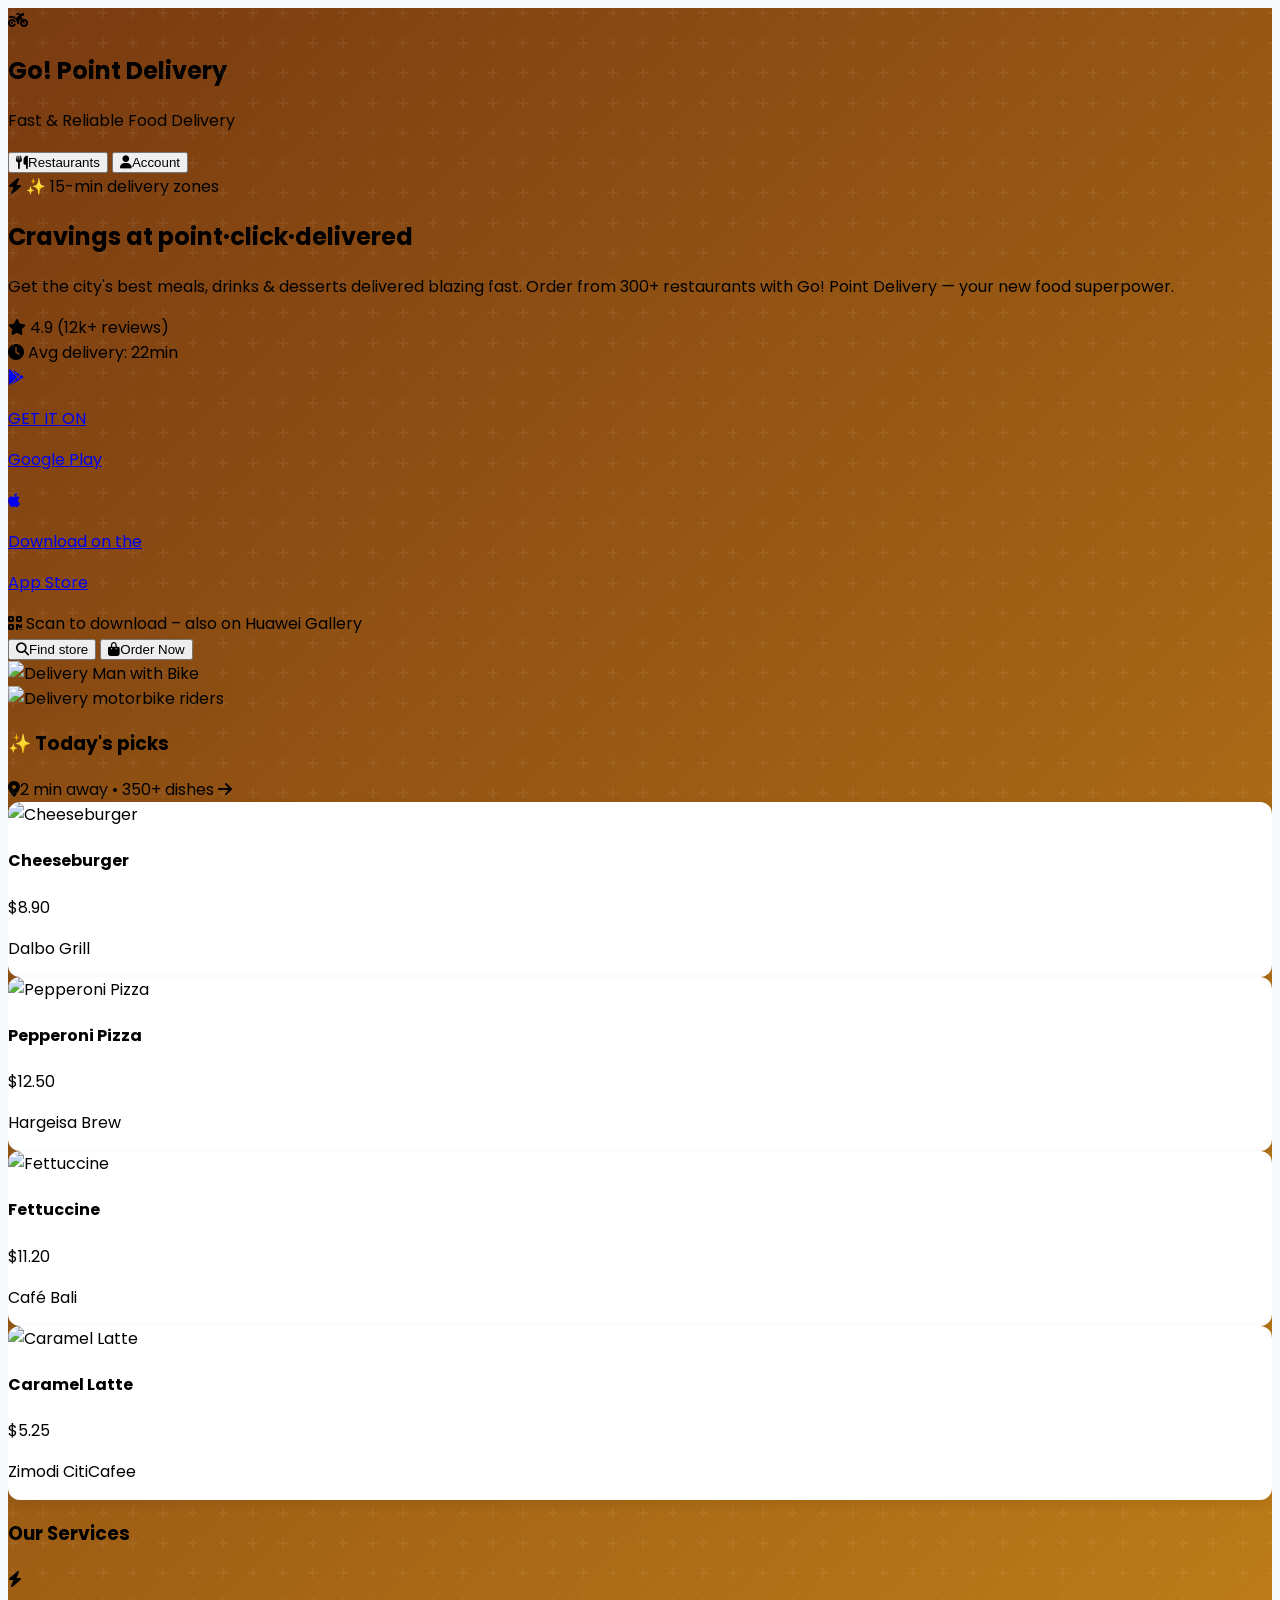
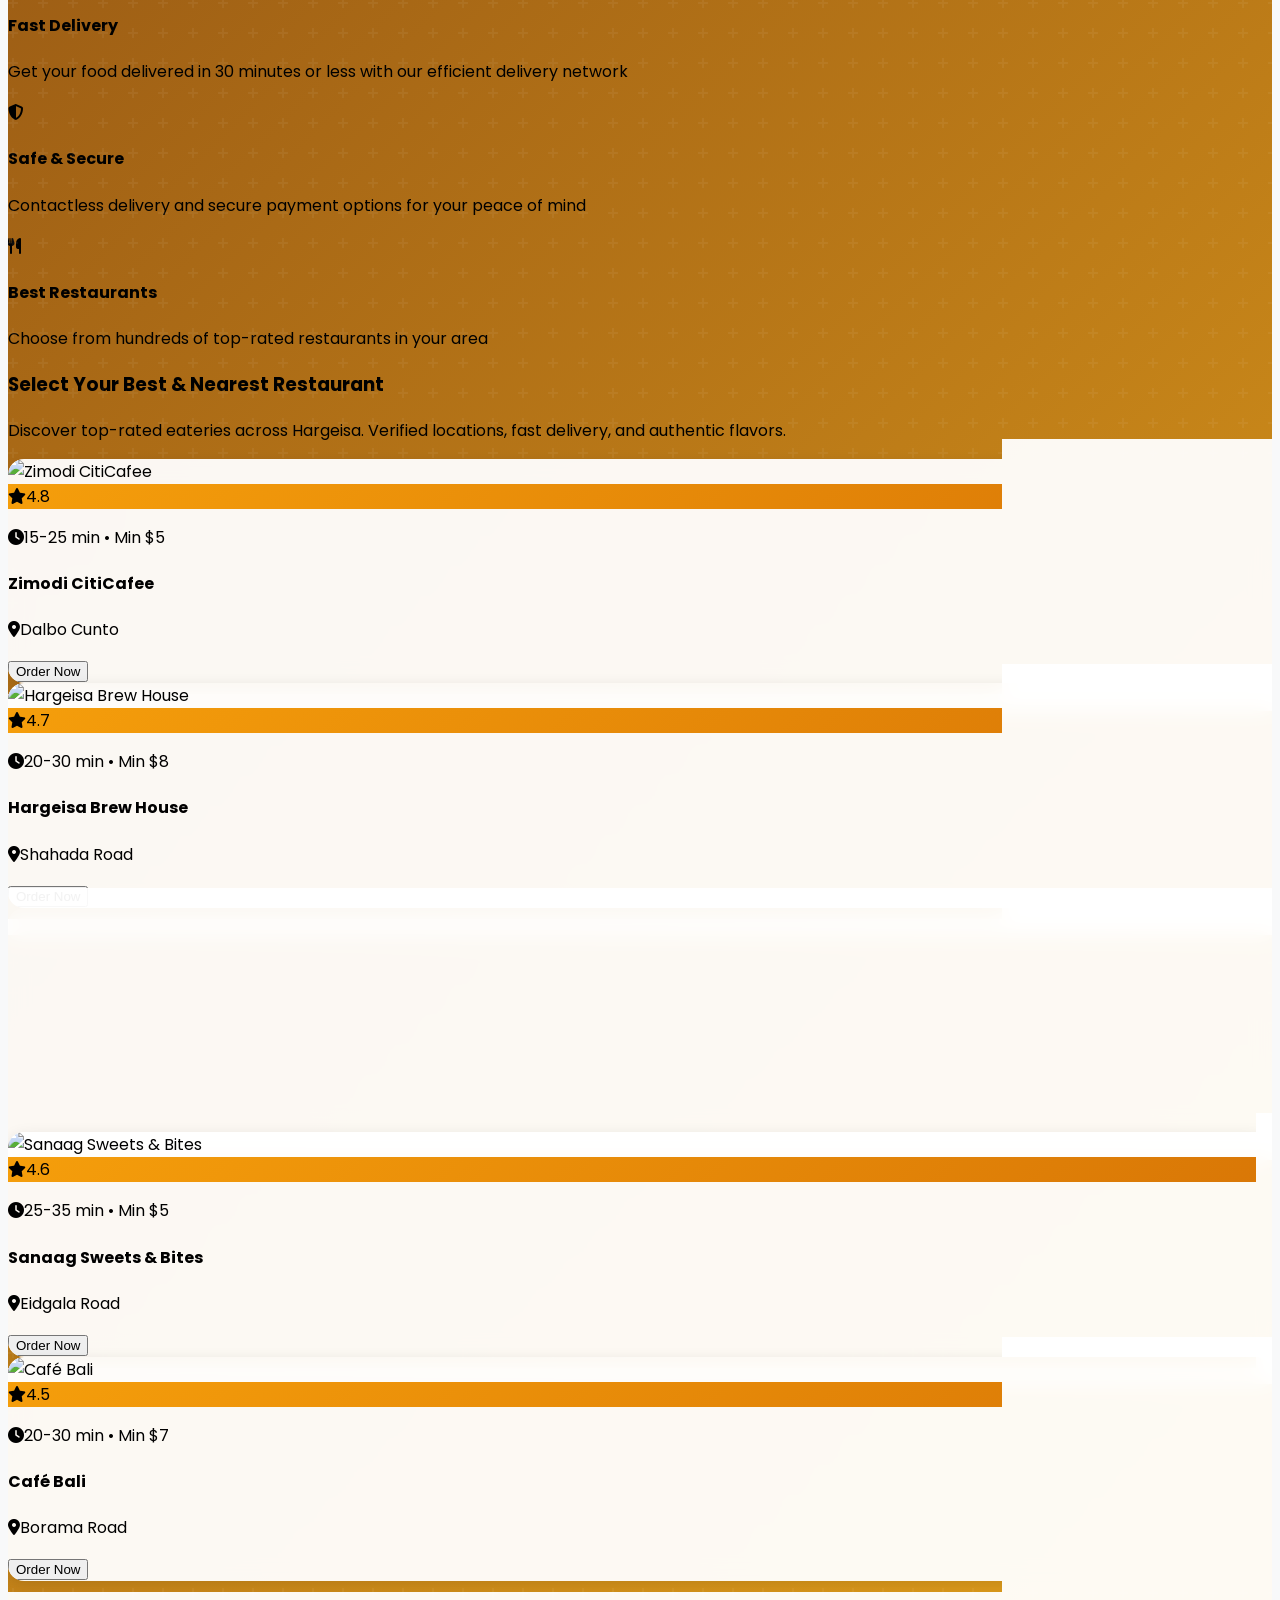
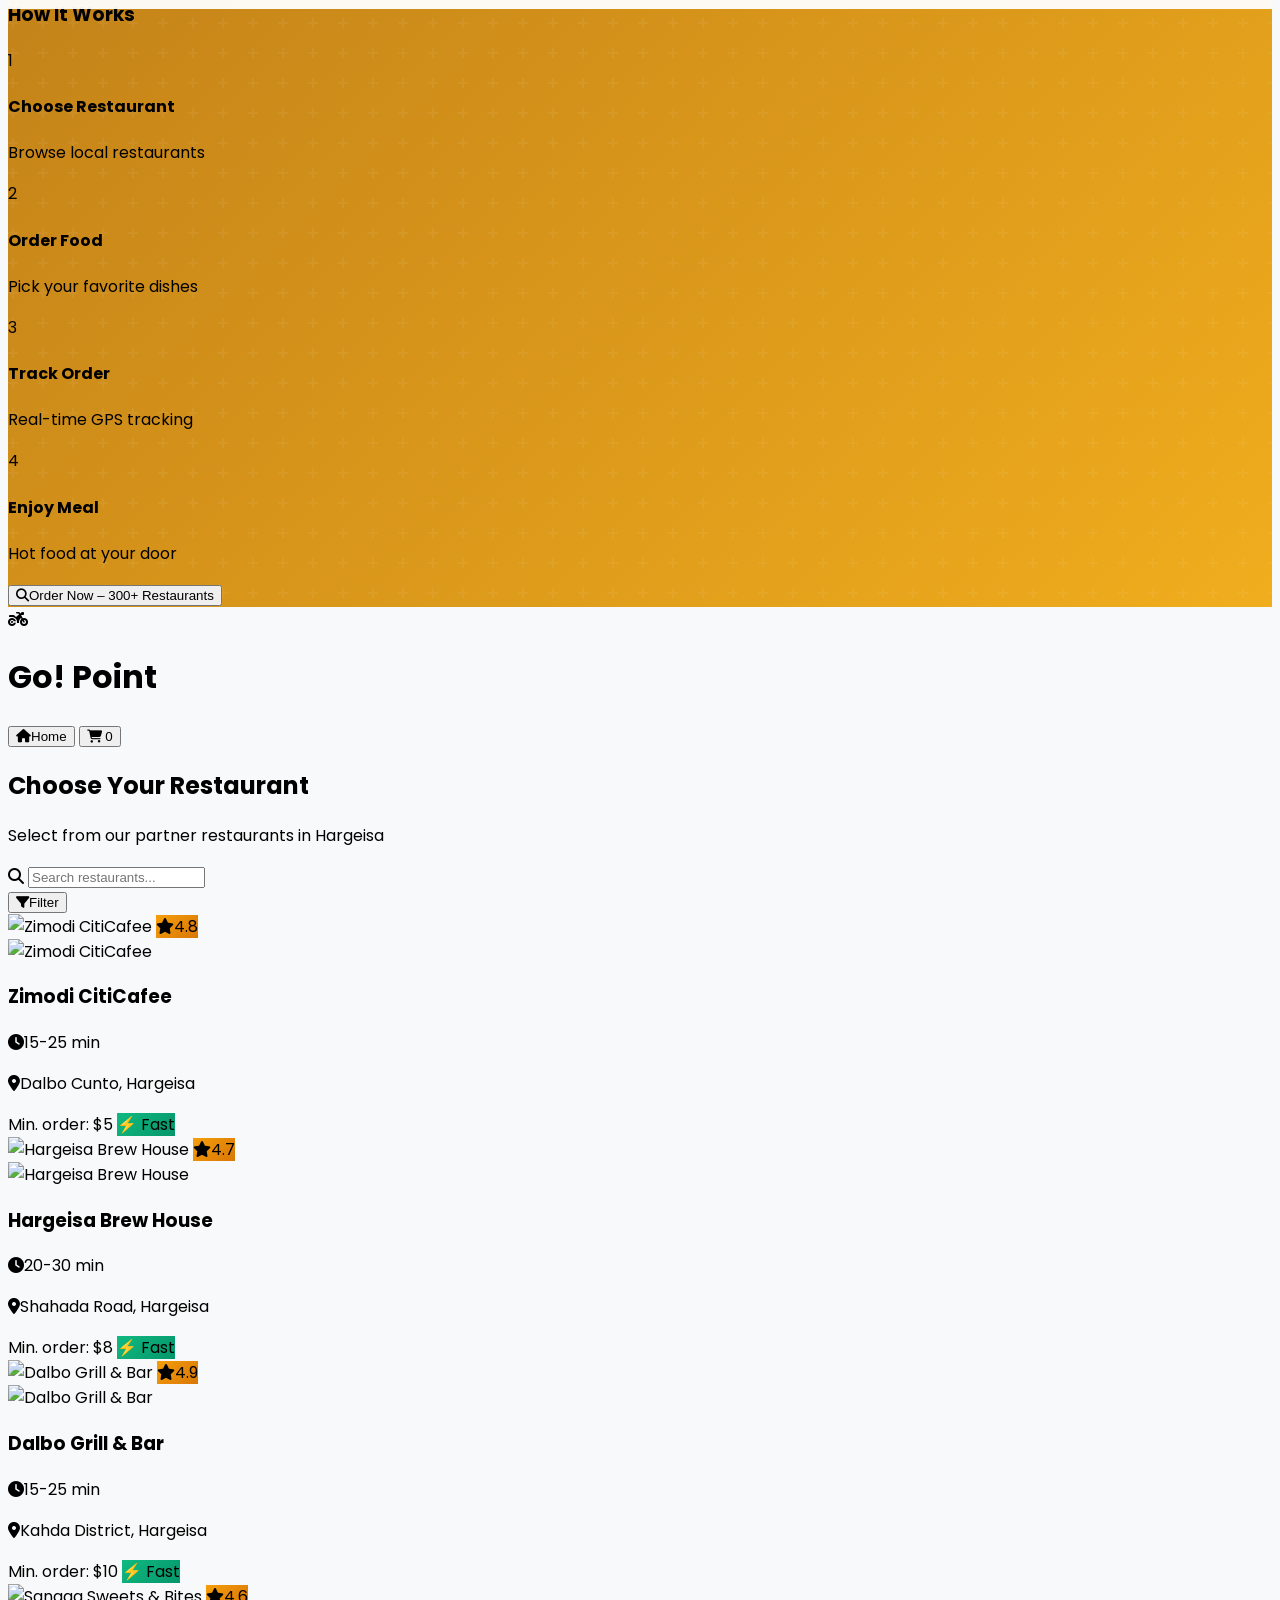
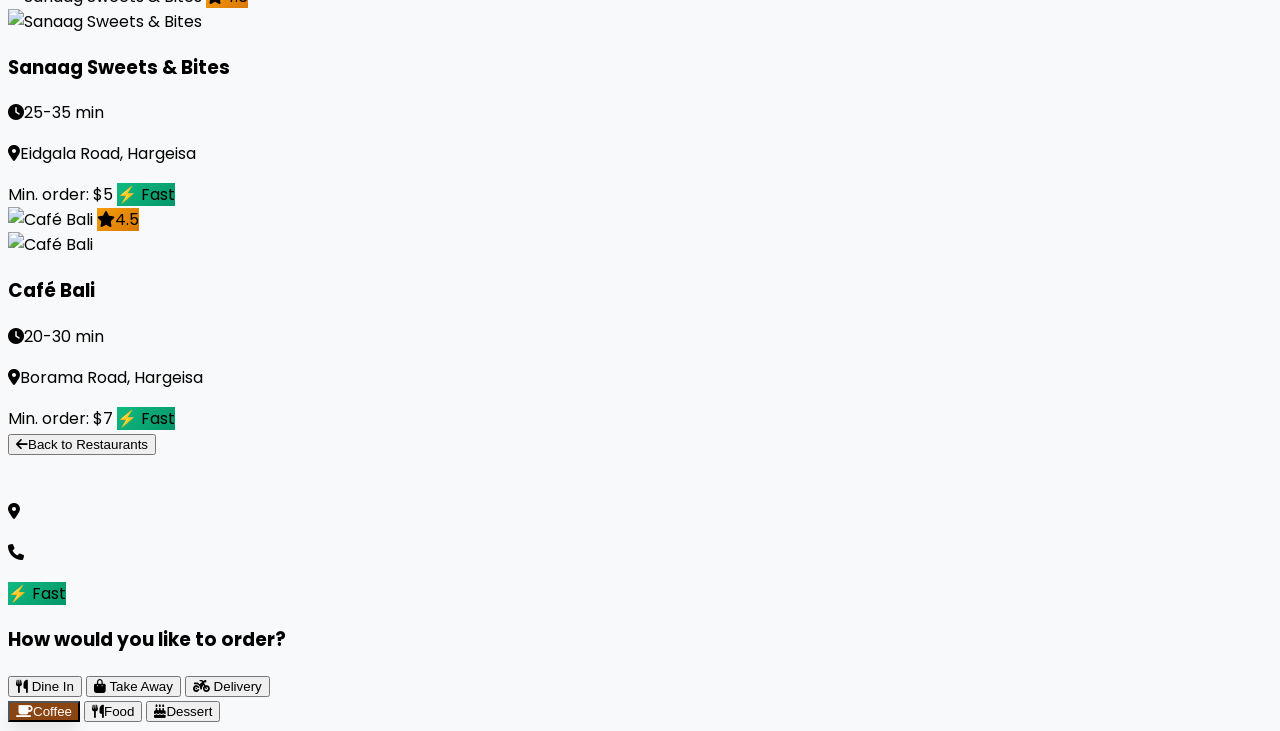
==== commit d1f9d106: "Update kanwaa muhiim.html" ====
--- a/kanwaa muhiim.html
+++ b/kanwaa muhiim.html
@@ -3,7 +3,7 @@
 <head>
   <meta charset="UTF-8">
   <meta name="viewport" content="width=device-width, initial-scale=1.0, maximum-scale=1.0, user-scalable=yes">
-  <title>Go! Point Delivery – Fast Food Delivery | Front & Restaurants</title>
+  <title>Go! Point Delivery –Food Delivery | Front & Restaurants</title>
   <script src="https://cdn.tailwindcss.com"></script>
   <link rel="stylesheet" href="https://cdnjs.cloudflare.com/ajax/libs/font-awesome/6.4.0/css/all.min.css">
   <script>
@@ -1048,4 +1048,4 @@
   }
 </script>
 </body>
-</html>+</html>
